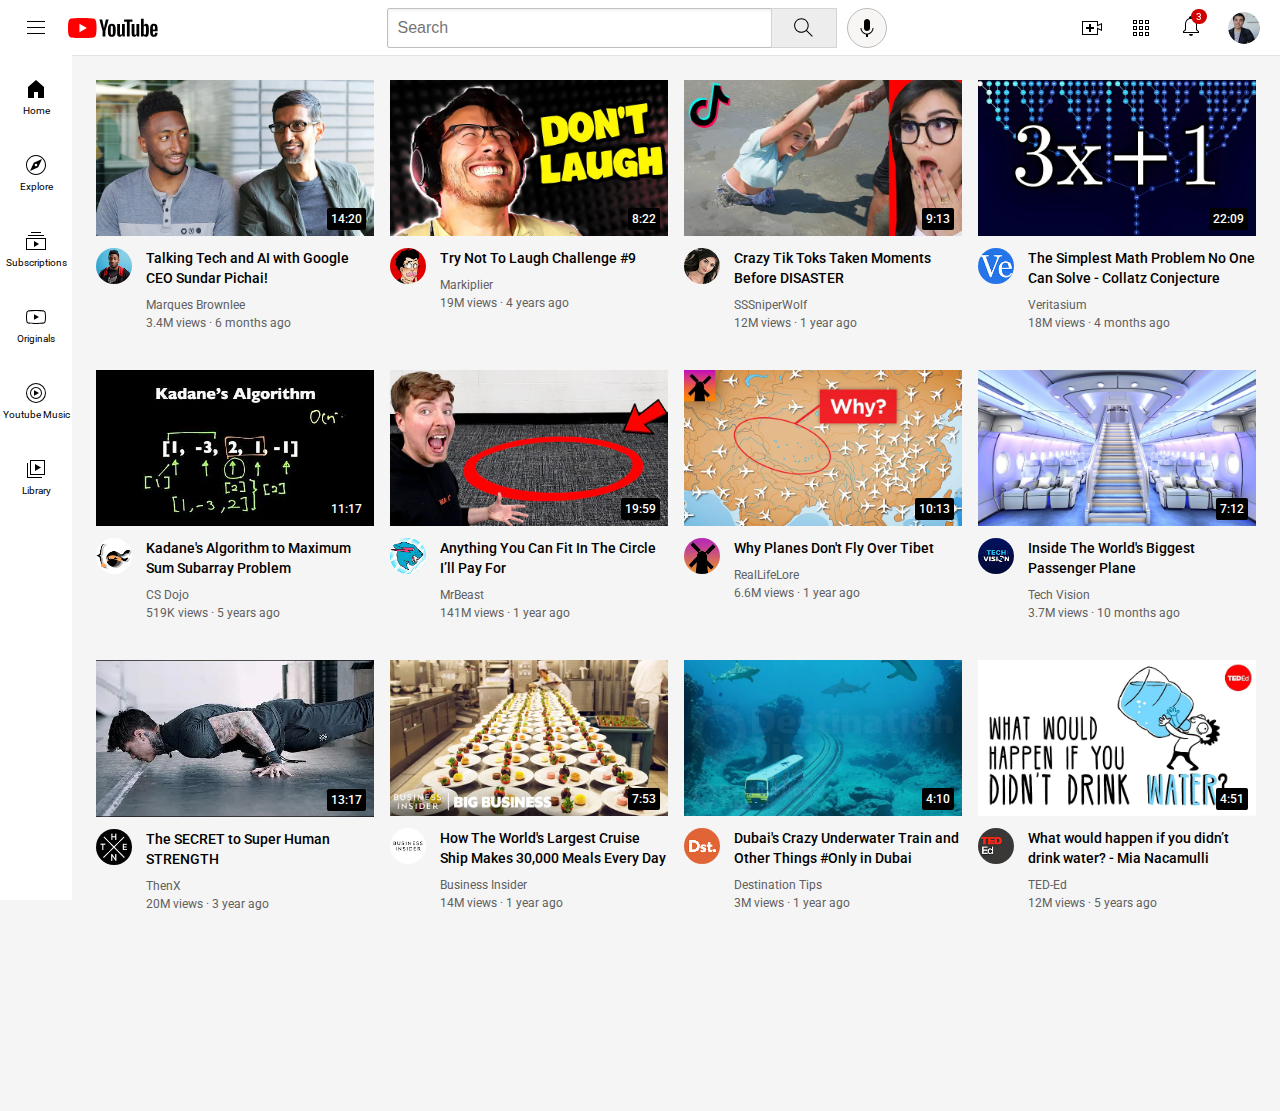
==== index.html @ 1d4e526a "Rename youtube.html to index.html" ====
<!DOCTYPE html>
<html lang="en">
  <head>
    <title>Youtube.com Clone</title>
    <link rel="preconnect" href="https://fonts.googleapis.com" />
    <link rel="preconnect" href="https://fonts.gstatic.com" crossorigin />
    <link
      href="https://fonts.googleapis.com/css2?family=Roboto:wght@400;500;700&display=swap"
      rel="stylesheet"
    />
    <link rel="stylesheet" href="styles/general.css" />
    <link rel="stylesheet" href="styles/header.css" />
    <link rel="stylesheet" href="styles/video.css" />
    <link rel="stylesheet" href="styles/sidebar.css" />
  </head>
  <body>
    <header class="header">
      <div class="left-section">
        <img class="hamburger" src="icons/hamburger-menu.svg" />
        <img class="youtube-logo" src="icons/youtube-logo.svg" />
      </div>
      <div class="middle-section">
        <input class="search-bar" type="text" placeholder="Search" />
        <button class="search-button">
          <img class="search-icon" src="icons/search.svg" />
          <div class="tooltip">Search</div>
        </button>
        <button class="voice-button">
          <img class="voice-icon" src="icons/voice-search-icon.svg" />
          <div class="tooltip">Search with your voice</div>
        </button>
      </div>
      <div class="right-section">
        <div class="upload-icon-container">
          <img class="upload-icon" src="icons/upload.svg" />
          <div class="tooltip">Create</div>
        </div>

        <img class="youtube-app-icon" src="icons/youtube-apps.svg" />
        <div class="notification-icon-container">
          <img class="notification-icon" src="icons/notifications.svg" />
          <div class="notification-count">3</div>
        </div>

        <img
          class="current-user-picture"
          src="channel-pictures/my-channel.jpeg"
        />
      </div>
    </header>
    <nav class="sidebar">
      <div class="sidebar-link">
        <img src="icons/home.svg" />
        <div>Home</div>
      </div>
      <div class="sidebar-link">
        <img src="icons/explore.svg" />
        <div>Explore</div>
      </div>
      <div class="sidebar-link">
        <img src="icons/subscriptions.svg" />
        <div>Subscriptions</div>
      </div>
      <div class="sidebar-link">
        <img src="icons/originals.svg" />
        <div>Originals</div>
      </div>
      <div class="sidebar-link">
        <img src="icons/youtube-music.svg" />
        <div>Youtube Music</div>
      </div>
      <div class="sidebar-link">
        <img src="icons/library.svg" />
        <div>Library</div>
      </div> 
    </nav>
    <main>
      <section class="video-grid">
        <div class="video-preview">
          <div class="thumbnail-row">
            <img class="thumbnail" src="thumbnails/thumbnail-1.webp" />
            <div class="video-time">14:20</div>
          </div>
          <div class="video-info-grid">
            <div class="channel-picture">
              <img
                class="profile-picture"
                src="channel-pictures/channel-1.jpeg"
                alt=""
              />
            </div>
            <div class="video-info">
              <p class="video-tittle">
                Talking Tech and AI with Google CEO Sundar Pichai!
              </p>
              <p class="video-author">Marques Brownlee</p>
              <p class="video-stats">3.4M views &#183; 6 months ago</p>
            </div>
          </div>
        </div>
        <div class="video-preview">
          <div class="thumbnail-row">
            <img class="thumbnail" src="thumbnails/thumbnail-2.webp" alt="" />
            <div class="video-time">8:22</div>
          </div>
          <div class="video-info-grid">
            <div class="channel-picture">
              <img
                class="profile-picture"
                src="channel-pictures/channel-2.jpeg"
                alt=""
              />
            </div>
            <div class="video-info">
              <p class="video-tittle">Try Not To Laugh Challenge #9</p>
              <p class="video-author">Markiplier</p>
              <p class="video-stats">19M views &#183; 4 years ago</p>
            </div>
          </div>
        </div>
        <div class="video-preview">
          <div class="thumbnail-row">
            <img class="thumbnail" src="thumbnails/thumbnail-3.webp" alt="" />
            <div class="video-time">9:13</div>
          </div>
          <div class="video-info-grid">
            <div class="channel-picture">
              <img
                class="profile-picture"
                src="channel-pictures/channel-3.jpeg"
                alt=""
              />
            </div>
            <div class="video-info">
              <p class="video-tittle">
                Crazy Tik Toks Taken Moments Before DISASTER
              </p>
              <p class="video-author">SSSniperWolf</p>
              <p class="video-stats">12M views &#183; 1 year ago</p>
            </div>
          </div>
        </div>
        <div class="video-preview">
          <div class="thumbnail-row">
            <img class="thumbnail" src="thumbnails/thumbnail-4.webp" alt="" />
            <div class="video-time">22:09</div>
          </div>
          <div class="video-info-grid">
            <div class="channel-picture">
              <img
                class="profile-picture"
                src="channel-pictures/channel-4.jpeg"
                alt=""
              />
            </div>
            <div class="video-info">
              <p class="video-tittle">
                The Simplest Math Problem No One Can Solve - Collatz Conjecture
              </p>
              <p class="video-author">Veritasium</p>
              <p class="video-stats">18M views &#183; 4 months ago</p>
            </div>
          </div>
        </div>
        <div class="video-preview">
          <div class="thumbnail-row">
            <img class="thumbnail" src="thumbnails/thumbnail-5.webp" alt="" />
            <div class="video-time">11:17</div>
          </div>
          <div class="video-info-grid">
            <div class="channel-picture">
              <img
                class="profile-picture"
                src="channel-pictures/channel-5.jpeg"
                alt=""
              />
            </div>
            <div class="video-info">
              <p class="video-tittle">
                Kadane's Algorithm to Maximum Sum Subarray Problem
              </p>
              <p class="video-author">CS Dojo</p>
              <p class="video-stats">519K views &#183; 5 years ago</p>
            </div>
          </div>
        </div>
        <div class="video-preview">
          <div class="thumbnail-row">
            <img class="thumbnail" src="thumbnails/thumbnail-6.webp" alt="" />
            <div class="video-time">19:59</div>
          </div>
          <div class="video-info-grid">
            <div class="channel-picture">
              <img
                class="profile-picture"
                src="channel-pictures/channel-6.jpeg"
                alt=""
              />
            </div>
            <div class="video-info">
              <p class="video-tittle">
                Anything You Can Fit In The Circle I’ll Pay For
              </p>
              <p class="video-author">MrBeast</p>
              <p class="video-stats">141M views &#183; 1 year ago</p>
            </div>
          </div>
        </div>
        <div class="video-preview">
          <div class="thumbnail-row">
            <img class="thumbnail" src="thumbnails/thumbnail-7.webp" alt="" />
            <div class="video-time">10:13</div>
          </div>
          <div class="video-info-grid">
            <div class="channel-picture">
              <img
                class="profile-picture"
                src="channel-pictures/channel-7.jpeg"
                alt=""
              />
            </div>
            <div class="video-info">
              <p class="video-tittle">Why Planes Don't Fly Over Tibet</p>
              <p class="video-author">RealLifeLore</p>
              <p class="video-stats">6.6M views &#183; 1 year ago</p>
            </div>
          </div>
        </div>
        <div class="video-preview">
          <div class="thumbnail-row">
            <img class="thumbnail" src="thumbnails/thumbnail-8.webp" alt="" />
            <div class="video-time">7:12</div>
          </div>
          <div class="video-info-grid">
            <div class="channel-picture">
              <img
                class="profile-picture"
                src="channel-pictures/channel-8.jpeg"
                alt=""
              />
            </div>
            <div class="video-info">
              <p class="video-tittle">
                Inside The World's Biggest Passenger Plane
              </p>
              <p class="video-author">Tech Vision</p>
              <p class="video-stats">3.7M views &#183; 10 months ago</p>
            </div>
          </div>
        </div>
        <div class="video-preview">
          <div class="thumbnail-row">
            <img class="thumbnail" src="thumbnails/thumbnail-9.webp" alt="" />
            <div class="video-time">13:17</div>
          </div>
          <div class="video-info-grid">
            <div class="channel-picture">
              <img
                class="profile-picture"
                src="channel-pictures/channel-9.jpeg"
                alt=""
              />
            </div>
            <div class="video-info">
              <p class="video-tittle">The SECRET to Super Human STRENGTH</p>
              <p class="video-author">ThenX</p>
              <p class="video-stats">20M views &#183; 3 year ago</p>
            </div>
          </div>
        </div>
        <div class="video-preview">
          <div class="thumbnail-row">
            <img class="thumbnail" src="thumbnails/thumbnail-10.webp" alt="" />
            <div class="video-time">7:53</div>
          </div>
          <div class="video-info-grid">
            <div class="channel-picture">
              <img
                class="profile-picture"
                src="channel-pictures/channel-10.jpeg"
                alt=""
              />
            </div>
            <div class="video-info">
              <p class="video-tittle">
                How The World's Largest Cruise Ship Makes 30,000 Meals Every Day
              </p>
              <p class="video-author">Business Insider</p>
              <p class="video-stats">14M views &#183; 1 year ago</p>
            </div>
          </div>
        </div>
        <div class="video-preview">
          <div class="thumbnail-row">
            <img class="thumbnail" src="thumbnails/thumbnail-11.webp" alt="" />
            <div class="video-time">4:10</div>
          </div>
          <div class="video-info-grid">
            <div class="channel-picture">
              <img
                class="profile-picture"
                src="channel-pictures/channel-11.jpeg"
                alt=""
              />
            </div>
            <div class="video-info">
              <p class="video-tittle">
                Dubai's Crazy Underwater Train and Other Things #Only in Dubai
              </p>
              <p class="video-author">Destination Tips</p>
              <p class="video-stats">3M views &#183; 1 year ago</p>
            </div>
          </div>
        </div>
        <div class="video-preview">
          <div class="thumbnail-row">
            <img class="thumbnail" src="thumbnails/thumbnail-12.webp" alt="" />
            <div class="video-time">4:51</div>
          </div>
          <div class="video-info-grid">
            <div class="channel-picture">
              <img
                class="profile-picture"
                src="channel-pictures/channel-12.jpeg"
                alt=""
              />
            </div>
            <div class="video-info">
              <p class="video-tittle">
                What would happen if you didn’t drink water? - Mia Nacamulli
              </p>
              <p class="video-author">TED-Ed</p>
              <p class="video-stats">12M views &#183; 5 years ago</p>
            </div>
          </div>
        </div>
      </section>
    </main>
  </body>
</html>
---- styles/general.css ----
p {
    margin-top: 0;
    margin-bottom: 0;
  }
 body{
  font-family: Roboto, arial;
   margin: 0;
   padding-top: 80px;
   padding-left: 96px;
  padding-right: 24px;
  padding-bottom: 200px;
  background-color: rgb(245, 245, 245);
 }
---- styles/header.css ----
.header{
    height: 55px;
    display: flex;
    flex-direction: row;
    justify-content: space-between;
    position:fixed;
    top: 0;
    left: 0;
    right: 0;
    background-color: white;
    border-bottom-width: 1px;
    border-bottom-style:solid;
    border-bottom-color: rgb(227, 227, 227);
    z-index: 100;
}
.left-section{
    display: flex;
    align-items: center;
}
.middle-section{
    flex: 1;
    margin-left: 70px;
    margin-right: 35px;
    max-width: 500px;
    display: flex;
    align-items: center;
}
.right-section{
    width: 180px;
    margin-right: 20px;
    display: flex;
    align-items: center;
    justify-content: space-between;
    flex-shrink: 0;
}
.hamburger{
    height: 24px;
    margin-left: 24px;
    margin-right: 20px;
    cursor: pointer;
}
.youtube-logo{
    height: 20px;
    cursor: pointer;
}
.search-button{
    height: 40px;
    width: 66px;
    background-color:rgb(237, 237, 237);
    border-width: 1px;
    border-style:solid;
    border-color: rgb(216, 211, 211);
    margin-left: -1px;
    margin-right: 10px;
    cursor: pointer;
}
.search-button,
.voice-button,
.upload-icon-container{
    display: flex;
    justify-content: center;
    align-items: center;
    position: relative;
}
.search-button .tooltip,
.voice-button .tooltip,
.upload-icon-container .tooltip{
    position: absolute;
    background-color: grey;
    color: white;
    padding-top: 4px;
    padding-bottom: 4px;
    padding-left: 8px;
    padding-right: 8px;
    border-radius: 2px;
    font-size: 12px;
    bottom: -30px;
    opacity: 0;
    transition: opacity 0.15s;
    pointer-events: none;
    white-space: nowrap;
    font-family: Roboto,Arial;
}
.search-button:hover .tooltip,
.voice-button:hover .tooltip,
.upload-icon-container:hover .tooltip{
    opacity: 1;
}
.voice-button{
    height: 40px;
    width: 40px;
   border-radius: 20px;
   border-width: 1px;
   border-style:solid;
   border-color: rgb(186, 186, 186);
   background-color: rgb(248, 245, 245);
   cursor: pointer;
   
}
.search-bar{
    flex: 1;
    height: 36px;
    padding-left: 10px;
    font-size: 16px;
    border: 1px solid rgb(192, 192, 192);
    border-radius: 2px;
    box-shadow: inset 1px 2px 3px rgba(0, 0, 0, 0.05);
    width: 0;
}
.search-bar:focus{
    box-shadow: 2px 1px 5px rgba(43, 42, 42, 0.2);
    outline: none;
}
.search-bar::placeholder{
    font-size: 16px;
}
.search-icon{
    height: 25px;
}
.voice-icon{
    height: 24px;
}
.upload-icon{
   height: 24px; 
   cursor: pointer;
}
.youtube-app-icon{
    height: 24px; 
    cursor: pointer;
}
.notification-icon{
    height: 24px; 
    cursor: pointer;
}
.current-user-picture{
    height: 32px; 
    border-radius: 16px ;
    cursor: pointer;
}
.notification-icon-container{
    position: relative;
   }
   .notification-count{
    position: absolute;
    background-color: rgb(210, 1, 1);
    top: -5px;
    right: -4px;
    color: white;

    font-size: 10px;
    padding-left: 5px;
    padding-right: 5px;
    padding-top: 2px;
    padding-bottom: 2px;
    border-radius: 10px;
   }
---- styles/video.css ----
.thumbnail {
    width: 100%;
  }
  

  .video-tittle {
    margin-top: 0;
    font-size: 14px;
    font-weight: 500;
    line-height: 20px;
    margin-bottom: 10px;
  }

  .profile-picture {
    width: 36px;
    border-radius: 18px;
  }
  .thumbnail-row {
    margin-bottom: 8px;
    position: relative;
  }
  .video-author,
  .video-stats {
    font-size: 12px;
    color: rgb(96, 96, 96);
  }
  .video-author {
    margin-bottom: 4px;
  }
  .video-info-grid {
    display: grid;
    grid-template-columns: 50px 1fr;
  }
  .video-grid {
    display: grid;
    grid-template-columns: 1fr 1fr 1fr;
    column-gap: 16px;
    row-gap: 40px;
   
  }


  @media (max-width: 750px){
 .video-grid{
  grid-template-columns: 1fr 1fr;
 }
  }

@media (min-width: 751px) and (max-width: 999){
  .video-grid{
    grid-template-columns: 1fr 1fr 1fr;
   }

}

  @media(min-width: 1000px){
    .video-grid{
      grid-template-columns: 1fr 1fr 1fr 1fr;
     }
  }

 .video-time{
  position: absolute;
  background-color: black;
  color: white;
  bottom: 10px;
  right: 8px;
  font-size: 12px;
  font-weight: 500;
  padding: 4px;
  border-radius: 2px;
 }
---- styles/sidebar.css ----
.sidebar{
    position: fixed;
    left: 0;
    bottom: 0;
    top: 55px;
    background-color: white;
    width: 72px;
    z-index: 101;
    padding-top: 4px;
    
}
.sidebar-link{
    height: 75px;
    margin-bottom: 1px;
    display: flex;
    justify-content: center;
    align-items: center;
    flex-direction: column;
    cursor: pointer;
}
.sidebar-link:hover{
    background-color: rgb(238, 238, 238);
}
.sidebar-link img{
    height: 24px;
    margin-bottom: 4px;
}
.sidebar-link div{
    font-size: 10px;
}
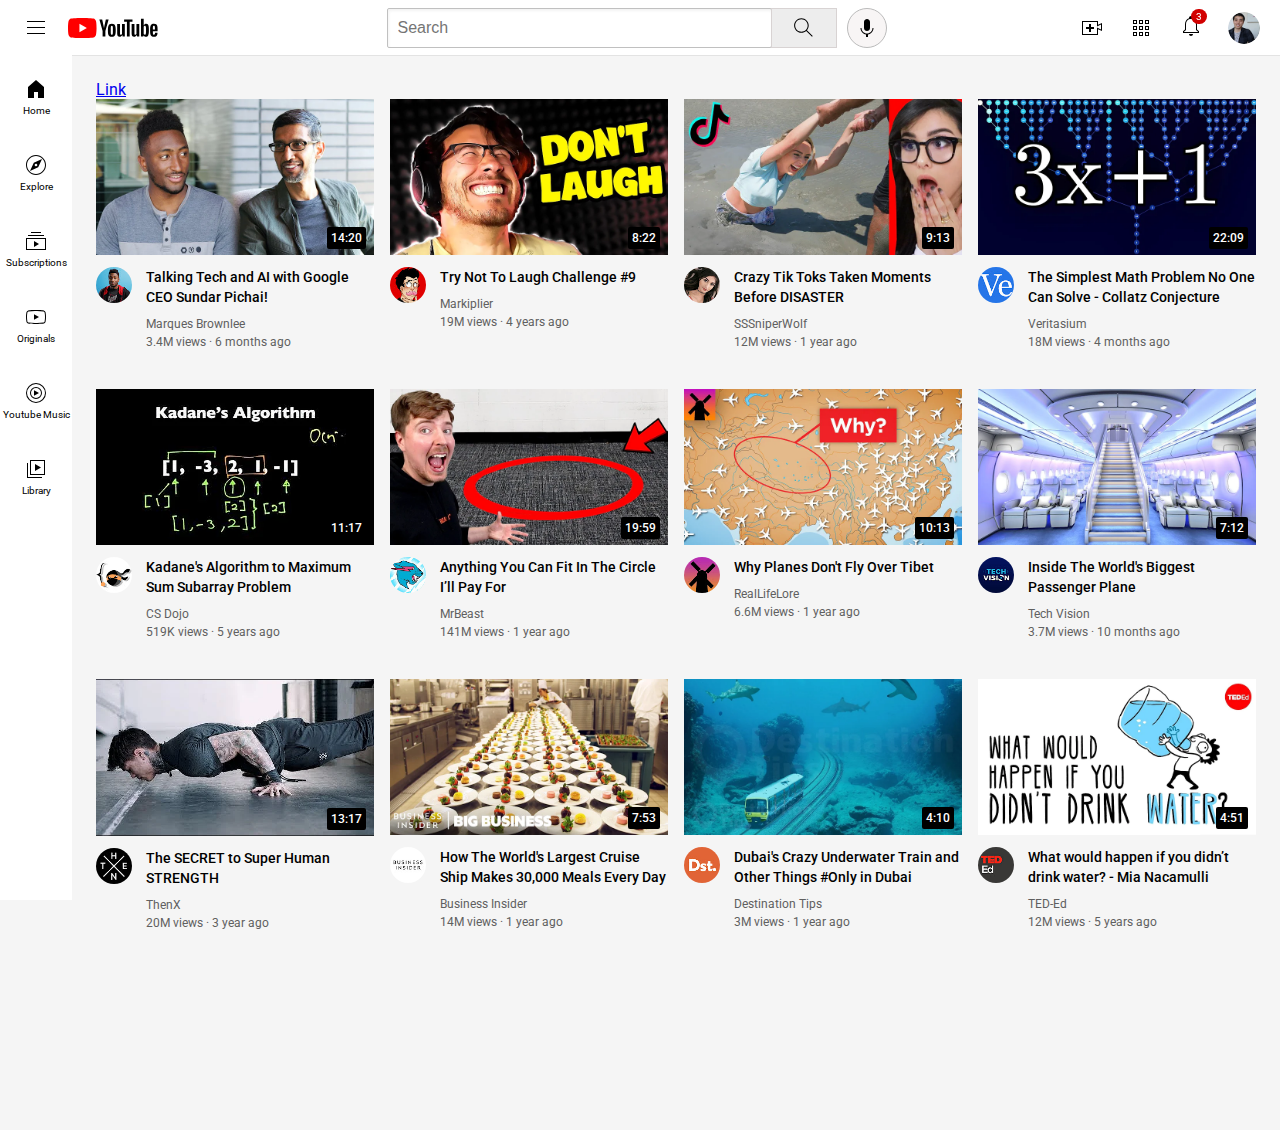
==== commit 92560e67: "Update index.html" ====
--- a/index.html
+++ b/index.html
@@ -75,6 +75,7 @@
       </div> 
     </nav>
     <main>
+      <a href="intro-to-html/buttons.html" target="_blank">Link</a>
       <section class="video-grid">
         <div class="video-preview">
           <div class="thumbnail-row">
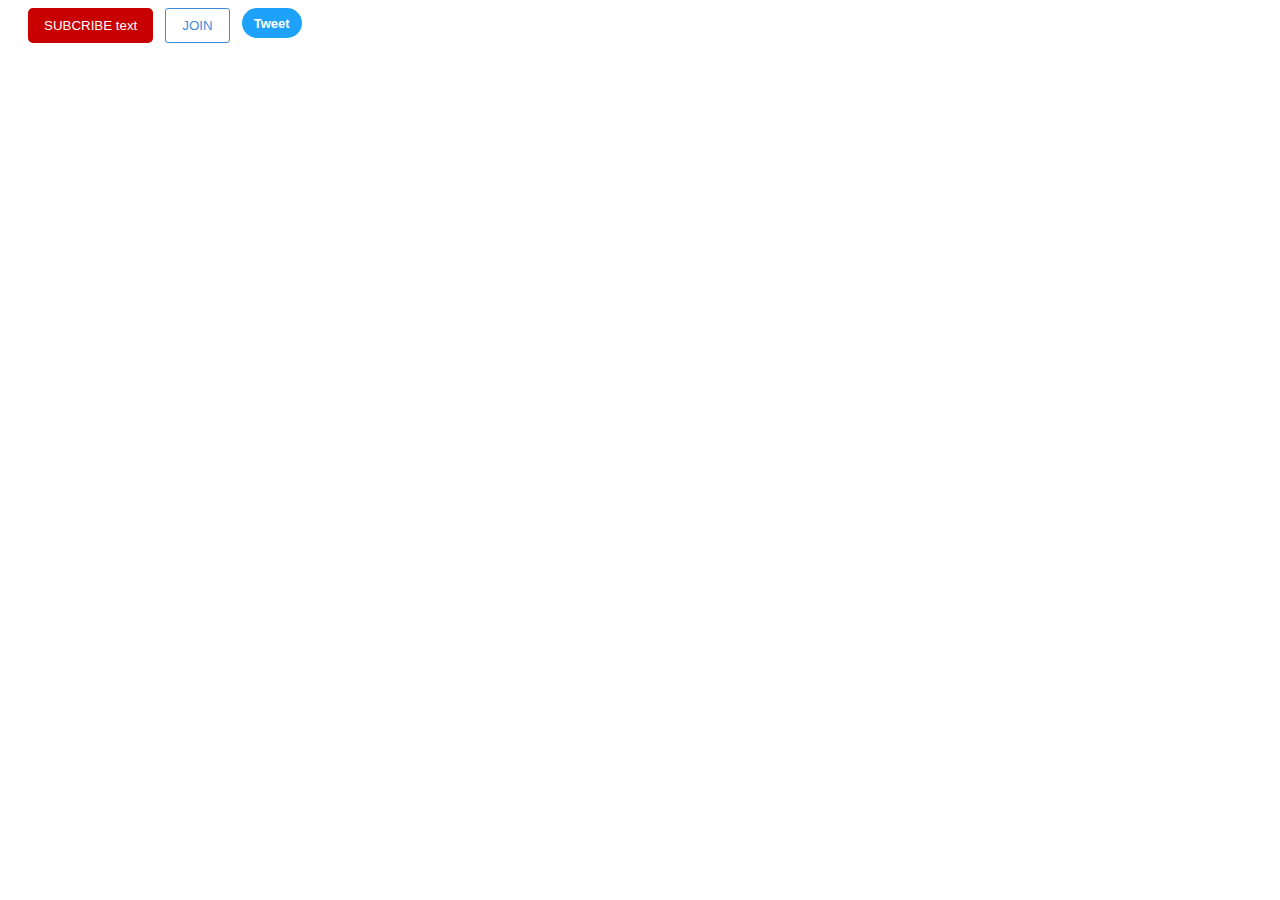
==== commit dbd752ef: "Rename buttons.html to index.html" ====
--- a/index.html
+++ b/index.html
@@ -1,341 +1,97 @@
 <!DOCTYPE html>
 <html lang="en">
   <head>
-    <title>Youtube.com Clone</title>
-    <link rel="preconnect" href="https://fonts.googleapis.com" />
-    <link rel="preconnect" href="https://fonts.gstatic.com" crossorigin />
-    <link
-      href="https://fonts.googleapis.com/css2?family=Roboto:wght@400;500;700&display=swap"
-      rel="stylesheet"
-    />
-    <link rel="stylesheet" href="styles/general.css" />
-    <link rel="stylesheet" href="styles/header.css" />
-    <link rel="stylesheet" href="styles/video.css" />
-    <link rel="stylesheet" href="styles/sidebar.css" />
+    <meta charset="UTF-8" />
+    <meta http-equiv="X-UA-Compatible" content="IE=edge" />
+    <meta name="viewport" content="width=device-width, initial-scale=1.0" />
+    <title>Buttons</title>
+    <style>
+      .subcribe-button {
+        background-color: rgb(200, 0, 0);
+        color: white;
+        border: none;
+        margin-left: 20px;
+        margin-right: 8px;
+        padding-left: 16px;
+        padding-right: 16px;
+        padding-top: 10px; 
+        padding-bottom: 10px;
+        border-radius: 5px;
+        cursor: pointer;
+        
+        transition: opacity 0.15s;
+       vertical-align: top;
+      }
+      .subcribe-button:hover {
+        opacity: 0.8;
+      }
+      .subcribe-button:active {
+        opacity: 0.4;
+      }
+      .join-button {
+        background-color: white;
+        color: rgb(62, 139, 222);
+        border-color: rgb(62, 139, 222);
+        border-style: solid;
+        border-width: 1px;
+        border-radius: 3px;
+     
+        padding-left: 16px;
+        padding-right: 16px;
+        padding-top: 9px; 
+        padding-bottom: 9px;
+        cursor: pointer;
+        
+        
+        transition: background-color 0.15s, color 0.15s;
+       
+      }
+      .join-button:hover {
+        background-color: rgb(62, 139, 222);
+        color: white;
+      }
+      .join-button:active {
+        opacity: 0.7;
+      }
+      .tweet-button {
+        background-color: rgb(30, 161, 248);
+        color: white;
+        border: none;
+        border-radius: 15px;
+        height: 30px;
+        width: 60px;
+        font-weight: bold;
+        font-size: small;
+        cursor: pointer;
+        margin-left: 8px;
+        transition: box-shadow 0.15s;
+        vertical-align: top;
+      }
+      .tweet-button:hover {
+        box-shadow: 3px 3px 0px rgba(0, 0, 0, 0.15);
+
+      }
+      .tweet-button:active{
+        box-shadow: 5px 5px 10px rgba(0, 0, 0, 0.15);
+
+      }
+      .thumnail{       
+        width: 500px;
+        height: 500px;   
+        cursor: pointer;
+        border-radius: 250px;
+        object-fit: cover;
+      }
+      .search{
+        font-size: 50px;
+        margin-left: 10px;
+      }
+    </style>
   </head>
   <body>
-    <header class="header">
-      <div class="left-section">
-        <img class="hamburger" src="icons/hamburger-menu.svg" />
-        <img class="youtube-logo" src="icons/youtube-logo.svg" />
-      </div>
-      <div class="middle-section">
-        <input class="search-bar" type="text" placeholder="Search" />
-        <button class="search-button">
-          <img class="search-icon" src="icons/search.svg" />
-          <div class="tooltip">Search</div>
-        </button>
-        <button class="voice-button">
-          <img class="voice-icon" src="icons/voice-search-icon.svg" />
-          <div class="tooltip">Search with your voice</div>
-        </button>
-      </div>
-      <div class="right-section">
-        <div class="upload-icon-container">
-          <img class="upload-icon" src="icons/upload.svg" />
-          <div class="tooltip">Create</div>
-        </div>
-
-        <img class="youtube-app-icon" src="icons/youtube-apps.svg" />
-        <div class="notification-icon-container">
-          <img class="notification-icon" src="icons/notifications.svg" />
-          <div class="notification-count">3</div>
-        </div>
-
-        <img
-          class="current-user-picture"
-          src="channel-pictures/my-channel.jpeg"
-        />
-      </div>
-    </header>
-    <nav class="sidebar">
-      <div class="sidebar-link">
-        <img src="icons/home.svg" />
-        <div>Home</div>
-      </div>
-      <div class="sidebar-link">
-        <img src="icons/explore.svg" />
-        <div>Explore</div>
-      </div>
-      <div class="sidebar-link">
-        <img src="icons/subscriptions.svg" />
-        <div>Subscriptions</div>
-      </div>
-      <div class="sidebar-link">
-        <img src="icons/originals.svg" />
-        <div>Originals</div>
-      </div>
-      <div class="sidebar-link">
-        <img src="icons/youtube-music.svg" />
-        <div>Youtube Music</div>
-      </div>
-      <div class="sidebar-link">
-        <img src="icons/library.svg" />
-        <div>Library</div>
-      </div> 
-    </nav>
-    <main>
-      <a href="intro-to-html/buttons.html" target="_blank">Link</a>
-      <section class="video-grid">
-        <div class="video-preview">
-          <div class="thumbnail-row">
-            <img class="thumbnail" src="thumbnails/thumbnail-1.webp" />
-            <div class="video-time">14:20</div>
-          </div>
-          <div class="video-info-grid">
-            <div class="channel-picture">
-              <img
-                class="profile-picture"
-                src="channel-pictures/channel-1.jpeg"
-                alt=""
-              />
-            </div>
-            <div class="video-info">
-              <p class="video-tittle">
-                Talking Tech and AI with Google CEO Sundar Pichai!
-              </p>
-              <p class="video-author">Marques Brownlee</p>
-              <p class="video-stats">3.4M views &#183; 6 months ago</p>
-            </div>
-          </div>
-        </div>
-        <div class="video-preview">
-          <div class="thumbnail-row">
-            <img class="thumbnail" src="thumbnails/thumbnail-2.webp" alt="" />
-            <div class="video-time">8:22</div>
-          </div>
-          <div class="video-info-grid">
-            <div class="channel-picture">
-              <img
-                class="profile-picture"
-                src="channel-pictures/channel-2.jpeg"
-                alt=""
-              />
-            </div>
-            <div class="video-info">
-              <p class="video-tittle">Try Not To Laugh Challenge #9</p>
-              <p class="video-author">Markiplier</p>
-              <p class="video-stats">19M views &#183; 4 years ago</p>
-            </div>
-          </div>
-        </div>
-        <div class="video-preview">
-          <div class="thumbnail-row">
-            <img class="thumbnail" src="thumbnails/thumbnail-3.webp" alt="" />
-            <div class="video-time">9:13</div>
-          </div>
-          <div class="video-info-grid">
-            <div class="channel-picture">
-              <img
-                class="profile-picture"
-                src="channel-pictures/channel-3.jpeg"
-                alt=""
-              />
-            </div>
-            <div class="video-info">
-              <p class="video-tittle">
-                Crazy Tik Toks Taken Moments Before DISASTER
-              </p>
-              <p class="video-author">SSSniperWolf</p>
-              <p class="video-stats">12M views &#183; 1 year ago</p>
-            </div>
-          </div>
-        </div>
-        <div class="video-preview">
-          <div class="thumbnail-row">
-            <img class="thumbnail" src="thumbnails/thumbnail-4.webp" alt="" />
-            <div class="video-time">22:09</div>
-          </div>
-          <div class="video-info-grid">
-            <div class="channel-picture">
-              <img
-                class="profile-picture"
-                src="channel-pictures/channel-4.jpeg"
-                alt=""
-              />
-            </div>
-            <div class="video-info">
-              <p class="video-tittle">
-                The Simplest Math Problem No One Can Solve - Collatz Conjecture
-              </p>
-              <p class="video-author">Veritasium</p>
-              <p class="video-stats">18M views &#183; 4 months ago</p>
-            </div>
-          </div>
-        </div>
-        <div class="video-preview">
-          <div class="thumbnail-row">
-            <img class="thumbnail" src="thumbnails/thumbnail-5.webp" alt="" />
-            <div class="video-time">11:17</div>
-          </div>
-          <div class="video-info-grid">
-            <div class="channel-picture">
-              <img
-                class="profile-picture"
-                src="channel-pictures/channel-5.jpeg"
-                alt=""
-              />
-            </div>
-            <div class="video-info">
-              <p class="video-tittle">
-                Kadane's Algorithm to Maximum Sum Subarray Problem
-              </p>
-              <p class="video-author">CS Dojo</p>
-              <p class="video-stats">519K views &#183; 5 years ago</p>
-            </div>
-          </div>
-        </div>
-        <div class="video-preview">
-          <div class="thumbnail-row">
-            <img class="thumbnail" src="thumbnails/thumbnail-6.webp" alt="" />
-            <div class="video-time">19:59</div>
-          </div>
-          <div class="video-info-grid">
-            <div class="channel-picture">
-              <img
-                class="profile-picture"
-                src="channel-pictures/channel-6.jpeg"
-                alt=""
-              />
-            </div>
-            <div class="video-info">
-              <p class="video-tittle">
-                Anything You Can Fit In The Circle I’ll Pay For
-              </p>
-              <p class="video-author">MrBeast</p>
-              <p class="video-stats">141M views &#183; 1 year ago</p>
-            </div>
-          </div>
-        </div>
-        <div class="video-preview">
-          <div class="thumbnail-row">
-            <img class="thumbnail" src="thumbnails/thumbnail-7.webp" alt="" />
-            <div class="video-time">10:13</div>
-          </div>
-          <div class="video-info-grid">
-            <div class="channel-picture">
-              <img
-                class="profile-picture"
-                src="channel-pictures/channel-7.jpeg"
-                alt=""
-              />
-            </div>
-            <div class="video-info">
-              <p class="video-tittle">Why Planes Don't Fly Over Tibet</p>
-              <p class="video-author">RealLifeLore</p>
-              <p class="video-stats">6.6M views &#183; 1 year ago</p>
-            </div>
-          </div>
-        </div>
-        <div class="video-preview">
-          <div class="thumbnail-row">
-            <img class="thumbnail" src="thumbnails/thumbnail-8.webp" alt="" />
-            <div class="video-time">7:12</div>
-          </div>
-          <div class="video-info-grid">
-            <div class="channel-picture">
-              <img
-                class="profile-picture"
-                src="channel-pictures/channel-8.jpeg"
-                alt=""
-              />
-            </div>
-            <div class="video-info">
-              <p class="video-tittle">
-                Inside The World's Biggest Passenger Plane
-              </p>
-              <p class="video-author">Tech Vision</p>
-              <p class="video-stats">3.7M views &#183; 10 months ago</p>
-            </div>
-          </div>
-        </div>
-        <div class="video-preview">
-          <div class="thumbnail-row">
-            <img class="thumbnail" src="thumbnails/thumbnail-9.webp" alt="" />
-            <div class="video-time">13:17</div>
-          </div>
-          <div class="video-info-grid">
-            <div class="channel-picture">
-              <img
-                class="profile-picture"
-                src="channel-pictures/channel-9.jpeg"
-                alt=""
-              />
-            </div>
-            <div class="video-info">
-              <p class="video-tittle">The SECRET to Super Human STRENGTH</p>
-              <p class="video-author">ThenX</p>
-              <p class="video-stats">20M views &#183; 3 year ago</p>
-            </div>
-          </div>
-        </div>
-        <div class="video-preview">
-          <div class="thumbnail-row">
-            <img class="thumbnail" src="thumbnails/thumbnail-10.webp" alt="" />
-            <div class="video-time">7:53</div>
-          </div>
-          <div class="video-info-grid">
-            <div class="channel-picture">
-              <img
-                class="profile-picture"
-                src="channel-pictures/channel-10.jpeg"
-                alt=""
-              />
-            </div>
-            <div class="video-info">
-              <p class="video-tittle">
-                How The World's Largest Cruise Ship Makes 30,000 Meals Every Day
-              </p>
-              <p class="video-author">Business Insider</p>
-              <p class="video-stats">14M views &#183; 1 year ago</p>
-            </div>
-          </div>
-        </div>
-        <div class="video-preview">
-          <div class="thumbnail-row">
-            <img class="thumbnail" src="thumbnails/thumbnail-11.webp" alt="" />
-            <div class="video-time">4:10</div>
-          </div>
-          <div class="video-info-grid">
-            <div class="channel-picture">
-              <img
-                class="profile-picture"
-                src="channel-pictures/channel-11.jpeg"
-                alt=""
-              />
-            </div>
-            <div class="video-info">
-              <p class="video-tittle">
-                Dubai's Crazy Underwater Train and Other Things #Only in Dubai
-              </p>
-              <p class="video-author">Destination Tips</p>
-              <p class="video-stats">3M views &#183; 1 year ago</p>
-            </div>
-          </div>
-        </div>
-        <div class="video-preview">
-          <div class="thumbnail-row">
-            <img class="thumbnail" src="thumbnails/thumbnail-12.webp" alt="" />
-            <div class="video-time">4:51</div>
-          </div>
-          <div class="video-info-grid">
-            <div class="channel-picture">
-              <img
-                class="profile-picture"
-                src="channel-pictures/channel-12.jpeg"
-                alt=""
-              />
-            </div>
-            <div class="video-info">
-              <p class="video-tittle">
-                What would happen if you didn’t drink water? - Mia Nacamulli
-              </p>
-              <p class="video-author">TED-Ed</p>
-              <p class="video-stats">12M views &#183; 5 years ago</p>
-            </div>
-          </div>
-        </div>
-      </section>
-    </main>
+    <button class="subcribe-button">SUBCRIBE text</button>
+    <button class="join-button">JOIN</button>
+    <button class="tweet-button">Tweet</button>
+    
   </body>
 </html>
